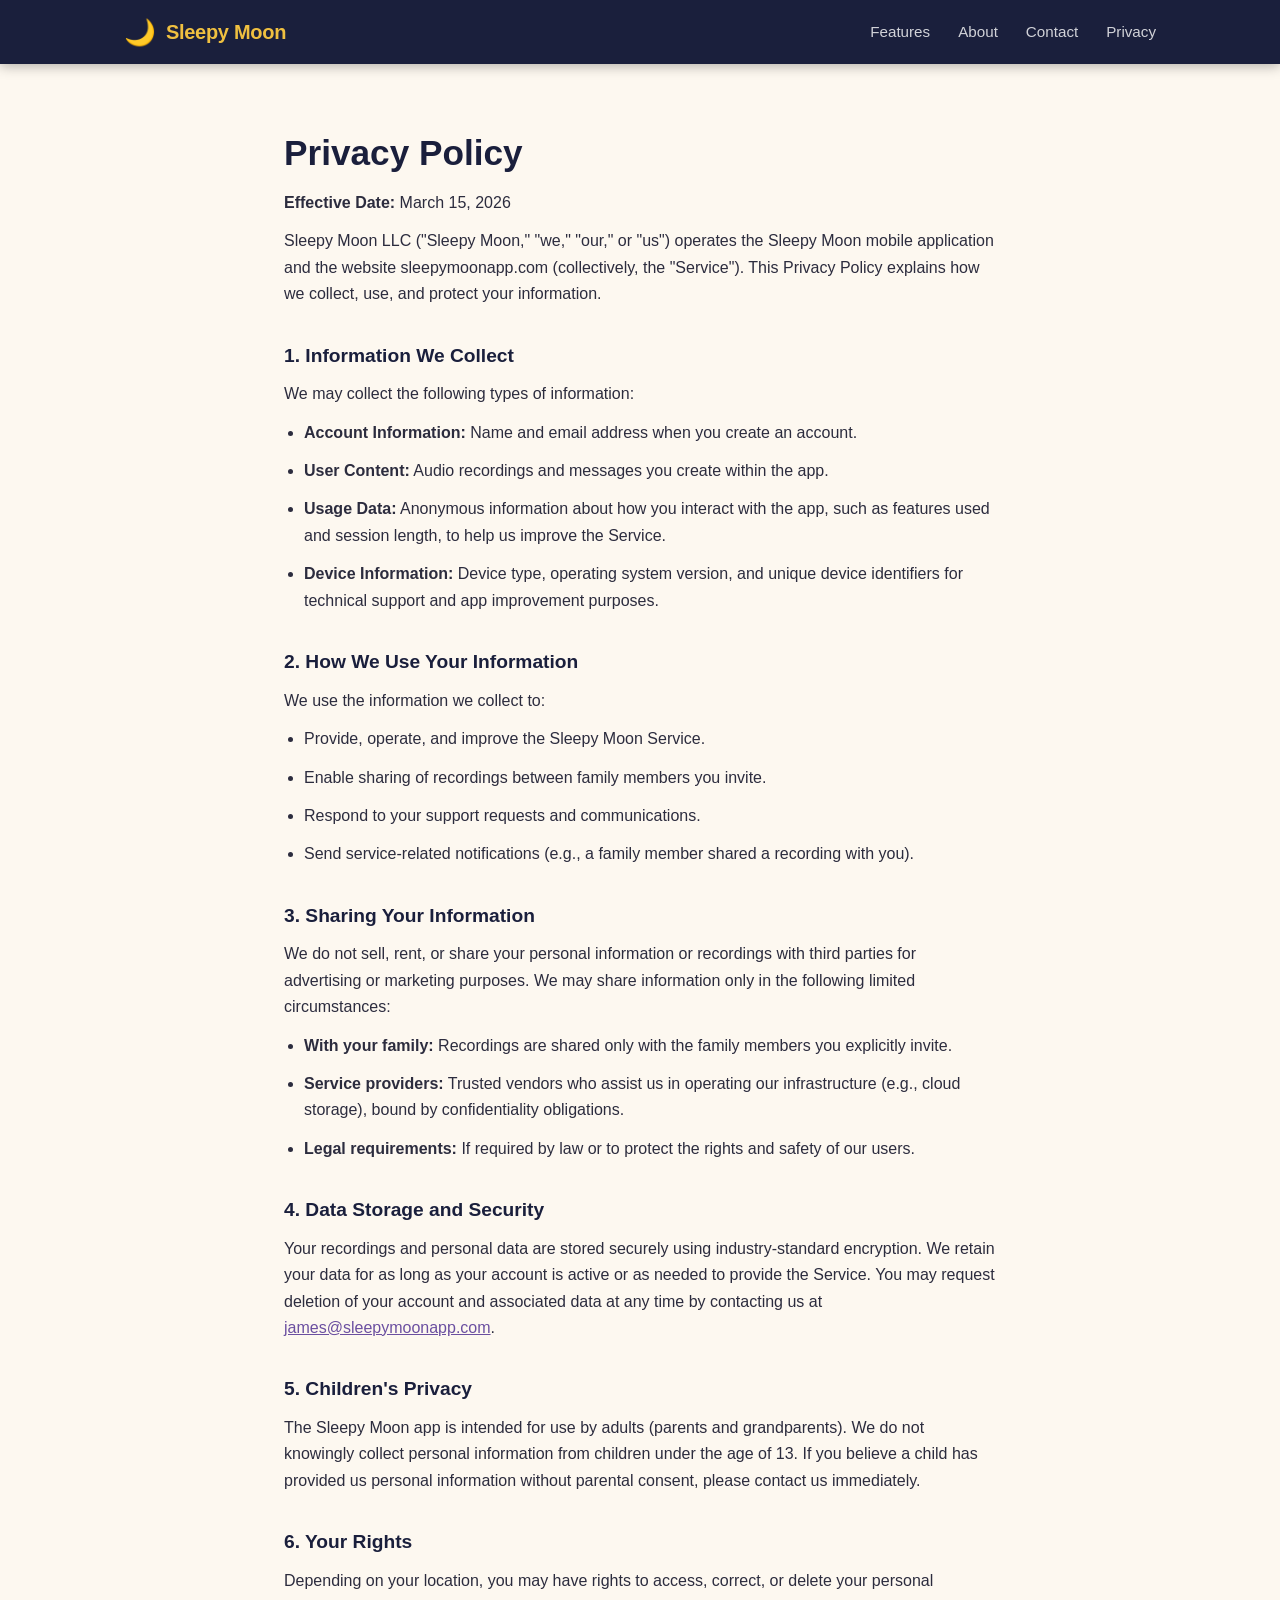
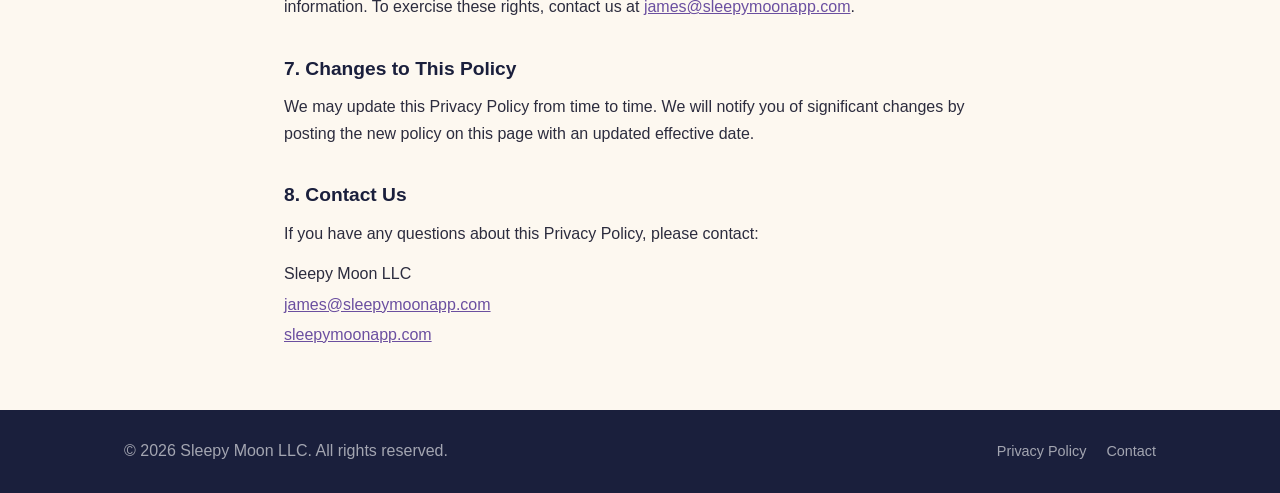
==== privacy.html @ 006c9b5d "Initial site" ====
<!DOCTYPE html>
<html lang="en">
<head>
  <meta charset="UTF-8" />
  <meta name="viewport" content="width=device-width, initial-scale=1.0" />
  <title>Privacy Policy — Sleepy Moon</title>
  <meta name="description" content="Privacy Policy for Sleepy Moon app and sleepymoonapp.com, operated by Sleepy Moon LLC." />
  <link rel="stylesheet" href="style.css" />
</head>
<body>

  <header class="site-header">
    <nav class="nav container">
      <a href="/" class="logo">
        <span class="logo-moon">🌙</span>
        <span class="logo-text">Sleepy Moon</span>
      </a>
      <ul class="nav-links">
        <li><a href="/#features">Features</a></li>
        <li><a href="/#about">About</a></li>
        <li><a href="/#contact">Contact</a></li>
        <li><a href="privacy.html">Privacy</a></li>
      </ul>
    </nav>
  </header>

  <main class="legal-page">
    <div class="container legal-container">
      <h1>Privacy Policy</h1>
      <p class="legal-date"><strong>Effective Date:</strong> March 15, 2026</p>

      <p>Sleepy Moon LLC ("Sleepy Moon," "we," "our," or "us") operates the Sleepy Moon mobile application and the website sleepymoonapp.com (collectively, the "Service"). This Privacy Policy explains how we collect, use, and protect your information.</p>

      <h2>1. Information We Collect</h2>
      <p>We may collect the following types of information:</p>
      <ul>
        <li><strong>Account Information:</strong> Name and email address when you create an account.</li>
        <li><strong>User Content:</strong> Audio recordings and messages you create within the app.</li>
        <li><strong>Usage Data:</strong> Anonymous information about how you interact with the app, such as features used and session length, to help us improve the Service.</li>
        <li><strong>Device Information:</strong> Device type, operating system version, and unique device identifiers for technical support and app improvement purposes.</li>
      </ul>

      <h2>2. How We Use Your Information</h2>
      <p>We use the information we collect to:</p>
      <ul>
        <li>Provide, operate, and improve the Sleepy Moon Service.</li>
        <li>Enable sharing of recordings between family members you invite.</li>
        <li>Respond to your support requests and communications.</li>
        <li>Send service-related notifications (e.g., a family member shared a recording with you).</li>
      </ul>

      <h2>3. Sharing Your Information</h2>
      <p>We do not sell, rent, or share your personal information or recordings with third parties for advertising or marketing purposes. We may share information only in the following limited circumstances:</p>
      <ul>
        <li><strong>With your family:</strong> Recordings are shared only with the family members you explicitly invite.</li>
        <li><strong>Service providers:</strong> Trusted vendors who assist us in operating our infrastructure (e.g., cloud storage), bound by confidentiality obligations.</li>
        <li><strong>Legal requirements:</strong> If required by law or to protect the rights and safety of our users.</li>
      </ul>

      <h2>4. Data Storage and Security</h2>
      <p>Your recordings and personal data are stored securely using industry-standard encryption. We retain your data for as long as your account is active or as needed to provide the Service. You may request deletion of your account and associated data at any time by contacting us at <a href="mailto:james@sleepymoonapp.com">james@sleepymoonapp.com</a>.</p>

      <h2>5. Children's Privacy</h2>
      <p>The Sleepy Moon app is intended for use by adults (parents and grandparents). We do not knowingly collect personal information from children under the age of 13. If you believe a child has provided us personal information without parental consent, please contact us immediately.</p>

      <h2>6. Your Rights</h2>
      <p>Depending on your location, you may have rights to access, correct, or delete your personal information. To exercise these rights, contact us at <a href="mailto:james@sleepymoonapp.com">james@sleepymoonapp.com</a>.</p>

      <h2>7. Changes to This Policy</h2>
      <p>We may update this Privacy Policy from time to time. We will notify you of significant changes by posting the new policy on this page with an updated effective date.</p>

      <h2>8. Contact Us</h2>
      <p>If you have any questions about this Privacy Policy, please contact:</p>
      <address>
        Sleepy Moon LLC<br />
        <a href="mailto:james@sleepymoonapp.com">james@sleepymoonapp.com</a><br />
        <a href="https://sleepymoonapp.com">sleepymoonapp.com</a>
      </address>
    </div>
  </main>

  <footer class="site-footer">
    <div class="container footer-inner">
      <p>&copy; 2026 Sleepy Moon LLC. All rights reserved.</p>
      <ul class="footer-links">
        <li><a href="privacy.html">Privacy Policy</a></li>
        <li><a href="mailto:james@sleepymoonapp.com">Contact</a></li>
      </ul>
    </div>
  </footer>

</body>
</html>
---- style.css ----
/* ===========================
   SLEEPY MOON — GLOBAL STYLES
   =========================== */

*, *::before, *::after {
  box-sizing: border-box;
  margin: 0;
  padding: 0;
}

:root {
  --navy:    #1a1f3c;
  --indigo:  #2d3470;
  --purple:  #6b4fa0;
  --soft-purple: #9b7fd4;
  --gold:    #f0c040;
  --cream:   #fdf8f0;
  --white:   #ffffff;
  --text:    #2c2c3e;
  --text-muted: #6b6b80;
  --radius:  14px;
  --shadow:  0 4px 24px rgba(26,31,60,0.10);
}

html { scroll-behavior: smooth; }

body {
  font-family: -apple-system, BlinkMacSystemFont, "Segoe UI", Roboto, Helvetica, Arial, sans-serif;
  color: var(--text);
  background: var(--cream);
  line-height: 1.65;
}

.container {
  max-width: 1080px;
  margin: 0 auto;
  padding: 0 24px;
}

/* ===========================
   HEADER / NAV
   =========================== */

.site-header {
  background: var(--navy);
  position: sticky;
  top: 0;
  z-index: 100;
  box-shadow: 0 2px 12px rgba(0,0,0,0.3);
}

.nav {
  display: flex;
  align-items: center;
  justify-content: space-between;
  height: 64px;
}

.logo {
  display: flex;
  align-items: center;
  gap: 10px;
  text-decoration: none;
}

.logo-moon { font-size: 1.6rem; }

.logo-text {
  font-size: 1.25rem;
  font-weight: 700;
  color: var(--gold);
  letter-spacing: -0.3px;
}

.nav-links {
  display: flex;
  list-style: none;
  gap: 28px;
}

.nav-links a {
  color: rgba(255,255,255,0.80);
  text-decoration: none;
  font-size: 0.95rem;
  font-weight: 500;
  transition: color 0.2s;
}

.nav-links a:hover { color: var(--gold); }

/* ===========================
   HERO
   =========================== */

.hero {
  background: linear-gradient(135deg, var(--navy) 0%, var(--indigo) 55%, var(--purple) 100%);
  color: var(--white);
  padding: 80px 0 96px;
  overflow: hidden;
}

.hero-inner {
  display: flex;
  align-items: center;
  justify-content: space-between;
  gap: 48px;
}

.hero-text { max-width: 560px; }

.hero-text h1 {
  font-size: clamp(2.4rem, 5vw, 3.8rem);
  font-weight: 800;
  line-height: 1.1;
  color: var(--white);
  margin-bottom: 20px;
}

.hero-sub {
  font-size: 1.15rem;
  color: rgba(255,255,255,0.85);
  margin-bottom: 32px;
  max-width: 480px;
}

.hero-badges { display: flex; gap: 12px; flex-wrap: wrap; }

.badge {
  display: inline-block;
  padding: 10px 20px;
  border-radius: 50px;
  font-size: 0.9rem;
  font-weight: 600;
}

.badge-soon {
  background: var(--gold);
  color: var(--navy);
}

.hero-art { flex-shrink: 0; }

.moon-circle {
  width: 220px;
  height: 220px;
  border-radius: 50%;
  background: rgba(255,255,255,0.08);
  border: 2px solid rgba(255,255,255,0.15);
  display: flex;
  align-items: center;
  justify-content: center;
  font-size: 100px;
  box-shadow: 0 0 80px rgba(240,192,64,0.25);
}

/* ===========================
   SECTIONS
   =========================== */

.section { padding: 80px 0; }

.section-title {
  text-align: center;
  font-size: clamp(1.6rem, 3vw, 2.2rem);
  font-weight: 700;
  color: var(--navy);
  margin-bottom: 48px;
}

/* ===========================
   FEATURES
   =========================== */

.features { background: var(--white); }

.feature-grid {
  display: grid;
  grid-template-columns: repeat(auto-fit, minmax(280px, 1fr));
  gap: 28px;
}

.feature-card {
  background: var(--cream);
  border-radius: var(--radius);
  padding: 32px 28px;
  box-shadow: var(--shadow);
  transition: transform 0.2s, box-shadow 0.2s;
}

.feature-card:hover {
  transform: translateY(-4px);
  box-shadow: 0 8px 32px rgba(26,31,60,0.14);
}

.feature-icon {
  font-size: 2.2rem;
  margin-bottom: 16px;
}

.feature-card h3 {
  font-size: 1.1rem;
  font-weight: 700;
  color: var(--navy);
  margin-bottom: 10px;
}

.feature-card p {
  color: var(--text-muted);
  font-size: 0.97rem;
}

/* ===========================
   ABOUT
   =========================== */

.about {
  background: linear-gradient(135deg, var(--indigo), var(--navy));
  color: var(--white);
}

.about-inner { max-width: 680px; }

.about h2 {
  font-size: clamp(1.6rem, 3vw, 2.2rem);
  font-weight: 700;
  margin-bottom: 24px;
  color: var(--gold);
}

.about p {
  color: rgba(255,255,255,0.85);
  font-size: 1.05rem;
  margin-bottom: 16px;
}

/* ===========================
   CONTACT
   =========================== */

.contact { background: var(--cream); text-align: center; }

.contact-inner h2 {
  font-size: clamp(1.6rem, 3vw, 2.2rem);
  font-weight: 700;
  color: var(--navy);
  margin-bottom: 12px;
}

.contact-inner p {
  color: var(--text-muted);
  font-size: 1.05rem;
  margin-bottom: 24px;
}

.contact-email {
  display: inline-block;
  font-size: 1.15rem;
  font-weight: 600;
  color: var(--purple);
  text-decoration: none;
  border-bottom: 2px solid var(--soft-purple);
  padding-bottom: 2px;
  transition: color 0.2s, border-color 0.2s;
}

.contact-email:hover {
  color: var(--navy);
  border-color: var(--navy);
}

/* ===========================
   FOOTER
   =========================== */

.site-footer {
  background: var(--navy);
  color: rgba(255,255,255,0.6);
  padding: 28px 0;
}

.footer-inner {
  display: flex;
  align-items: center;
  justify-content: space-between;
  flex-wrap: wrap;
  gap: 12px;
}

.footer-links {
  display: flex;
  list-style: none;
  gap: 20px;
}

.footer-links a {
  color: rgba(255,255,255,0.6);
  text-decoration: none;
  font-size: 0.9rem;
  transition: color 0.2s;
}

.footer-links a:hover { color: var(--gold); }

/* ===========================
   LEGAL PAGE
   =========================== */

.legal-page { padding: 60px 0; }

.legal-container { max-width: 760px; }

.legal-container h1 {
  font-size: 2.2rem;
  font-weight: 800;
  color: var(--navy);
  margin-bottom: 8px;
}

.legal-date {
  color: var(--text-muted);
  margin-bottom: 32px;
}

.legal-container h2 {
  font-size: 1.2rem;
  font-weight: 700;
  color: var(--navy);
  margin: 32px 0 10px;
}

.legal-container p,
.legal-container li {
  color: var(--text);
  font-size: 1rem;
  margin-bottom: 12px;
}

.legal-container ul {
  padding-left: 20px;
  margin-bottom: 12px;
}

.legal-container a { color: var(--purple); }

address { font-style: normal; line-height: 1.9; }

/* ===========================
   RESPONSIVE
   =========================== */

@media (max-width: 680px) {
  .hero-inner { flex-direction: column; text-align: center; }
  .hero-sub { margin-left: auto; margin-right: auto; }
  .hero-badges { justify-content: center; }
  .moon-circle { width: 160px; height: 160px; font-size: 72px; }
  .nav-links { gap: 16px; }
  .footer-inner { flex-direction: column; text-align: center; }
}

@media (max-width: 420px) {
  .nav-links { display: none; }
}
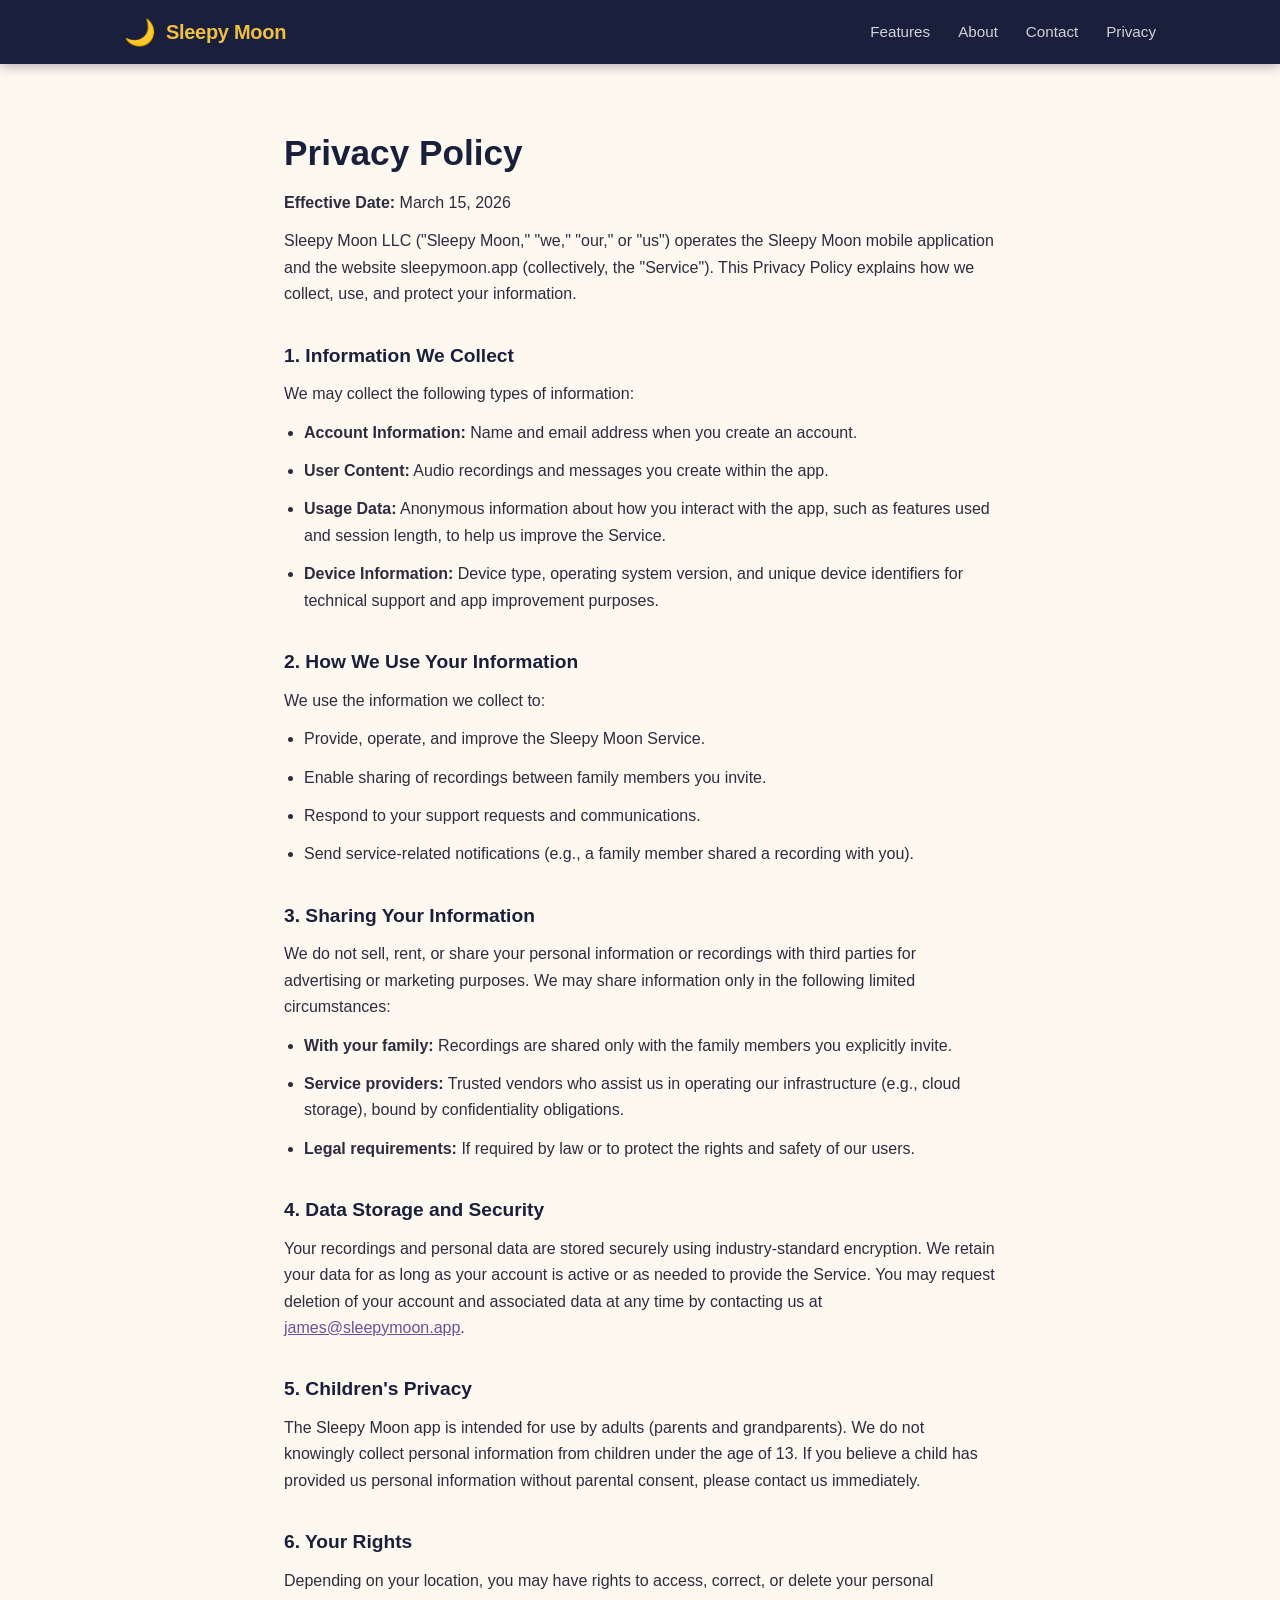
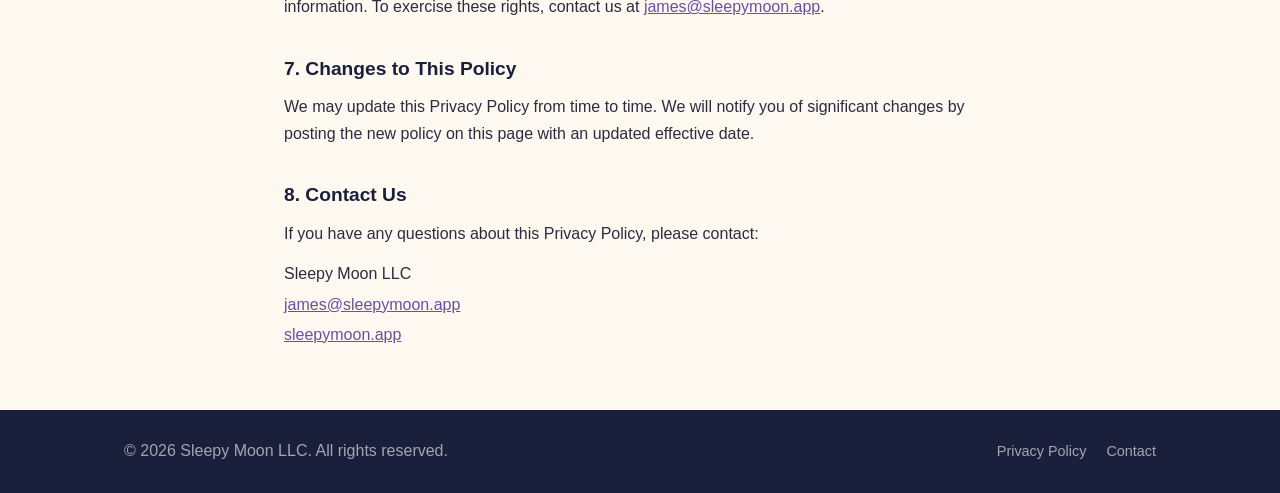
==== commit 9d5cc172: "Update domain to sleepymoon.app" ====
--- a/privacy.html
+++ b/privacy.html
@@ -4,7 +4,7 @@
   <meta charset="UTF-8" />
   <meta name="viewport" content="width=device-width, initial-scale=1.0" />
   <title>Privacy Policy — Sleepy Moon</title>
-  <meta name="description" content="Privacy Policy for Sleepy Moon app and sleepymoonapp.com, operated by Sleepy Moon LLC." />
+  <meta name="description" content="Privacy Policy for Sleepy Moon app and sleepymoon.app, operated by Sleepy Moon LLC." />
   <link rel="stylesheet" href="style.css" />
 </head>
 <body>
@@ -29,7 +29,7 @@
       <h1>Privacy Policy</h1>
       <p class="legal-date"><strong>Effective Date:</strong> March 15, 2026</p>
 
-      <p>Sleepy Moon LLC ("Sleepy Moon," "we," "our," or "us") operates the Sleepy Moon mobile application and the website sleepymoonapp.com (collectively, the "Service"). This Privacy Policy explains how we collect, use, and protect your information.</p>
+      <p>Sleepy Moon LLC ("Sleepy Moon," "we," "our," or "us") operates the Sleepy Moon mobile application and the website sleepymoon.app (collectively, the "Service"). This Privacy Policy explains how we collect, use, and protect your information.</p>
 
       <h2>1. Information We Collect</h2>
       <p>We may collect the following types of information:</p>
@@ -58,13 +58,13 @@
       </ul>
 
       <h2>4. Data Storage and Security</h2>
-      <p>Your recordings and personal data are stored securely using industry-standard encryption. We retain your data for as long as your account is active or as needed to provide the Service. You may request deletion of your account and associated data at any time by contacting us at <a href="mailto:james@sleepymoonapp.com">james@sleepymoonapp.com</a>.</p>
+      <p>Your recordings and personal data are stored securely using industry-standard encryption. We retain your data for as long as your account is active or as needed to provide the Service. You may request deletion of your account and associated data at any time by contacting us at <a href="mailto:james@sleepymoon.app">james@sleepymoon.app</a>.</p>
 
       <h2>5. Children's Privacy</h2>
       <p>The Sleepy Moon app is intended for use by adults (parents and grandparents). We do not knowingly collect personal information from children under the age of 13. If you believe a child has provided us personal information without parental consent, please contact us immediately.</p>
 
       <h2>6. Your Rights</h2>
-      <p>Depending on your location, you may have rights to access, correct, or delete your personal information. To exercise these rights, contact us at <a href="mailto:james@sleepymoonapp.com">james@sleepymoonapp.com</a>.</p>
+      <p>Depending on your location, you may have rights to access, correct, or delete your personal information. To exercise these rights, contact us at <a href="mailto:james@sleepymoon.app">james@sleepymoon.app</a>.</p>
 
       <h2>7. Changes to This Policy</h2>
       <p>We may update this Privacy Policy from time to time. We will notify you of significant changes by posting the new policy on this page with an updated effective date.</p>
@@ -73,8 +73,8 @@
       <p>If you have any questions about this Privacy Policy, please contact:</p>
       <address>
         Sleepy Moon LLC<br />
-        <a href="mailto:james@sleepymoonapp.com">james@sleepymoonapp.com</a><br />
-        <a href="https://sleepymoonapp.com">sleepymoonapp.com</a>
+        <a href="mailto:james@sleepymoon.app">james@sleepymoon.app</a><br />
+        <a href="https://sleepymoon.app">sleepymoon.app</a>
       </address>
     </div>
   </main>
@@ -84,7 +84,7 @@
       <p>&copy; 2026 Sleepy Moon LLC. All rights reserved.</p>
       <ul class="footer-links">
         <li><a href="privacy.html">Privacy Policy</a></li>
-        <li><a href="mailto:james@sleepymoonapp.com">Contact</a></li>
+        <li><a href="mailto:james@sleepymoon.app">Contact</a></li>
       </ul>
     </div>
   </footer>
